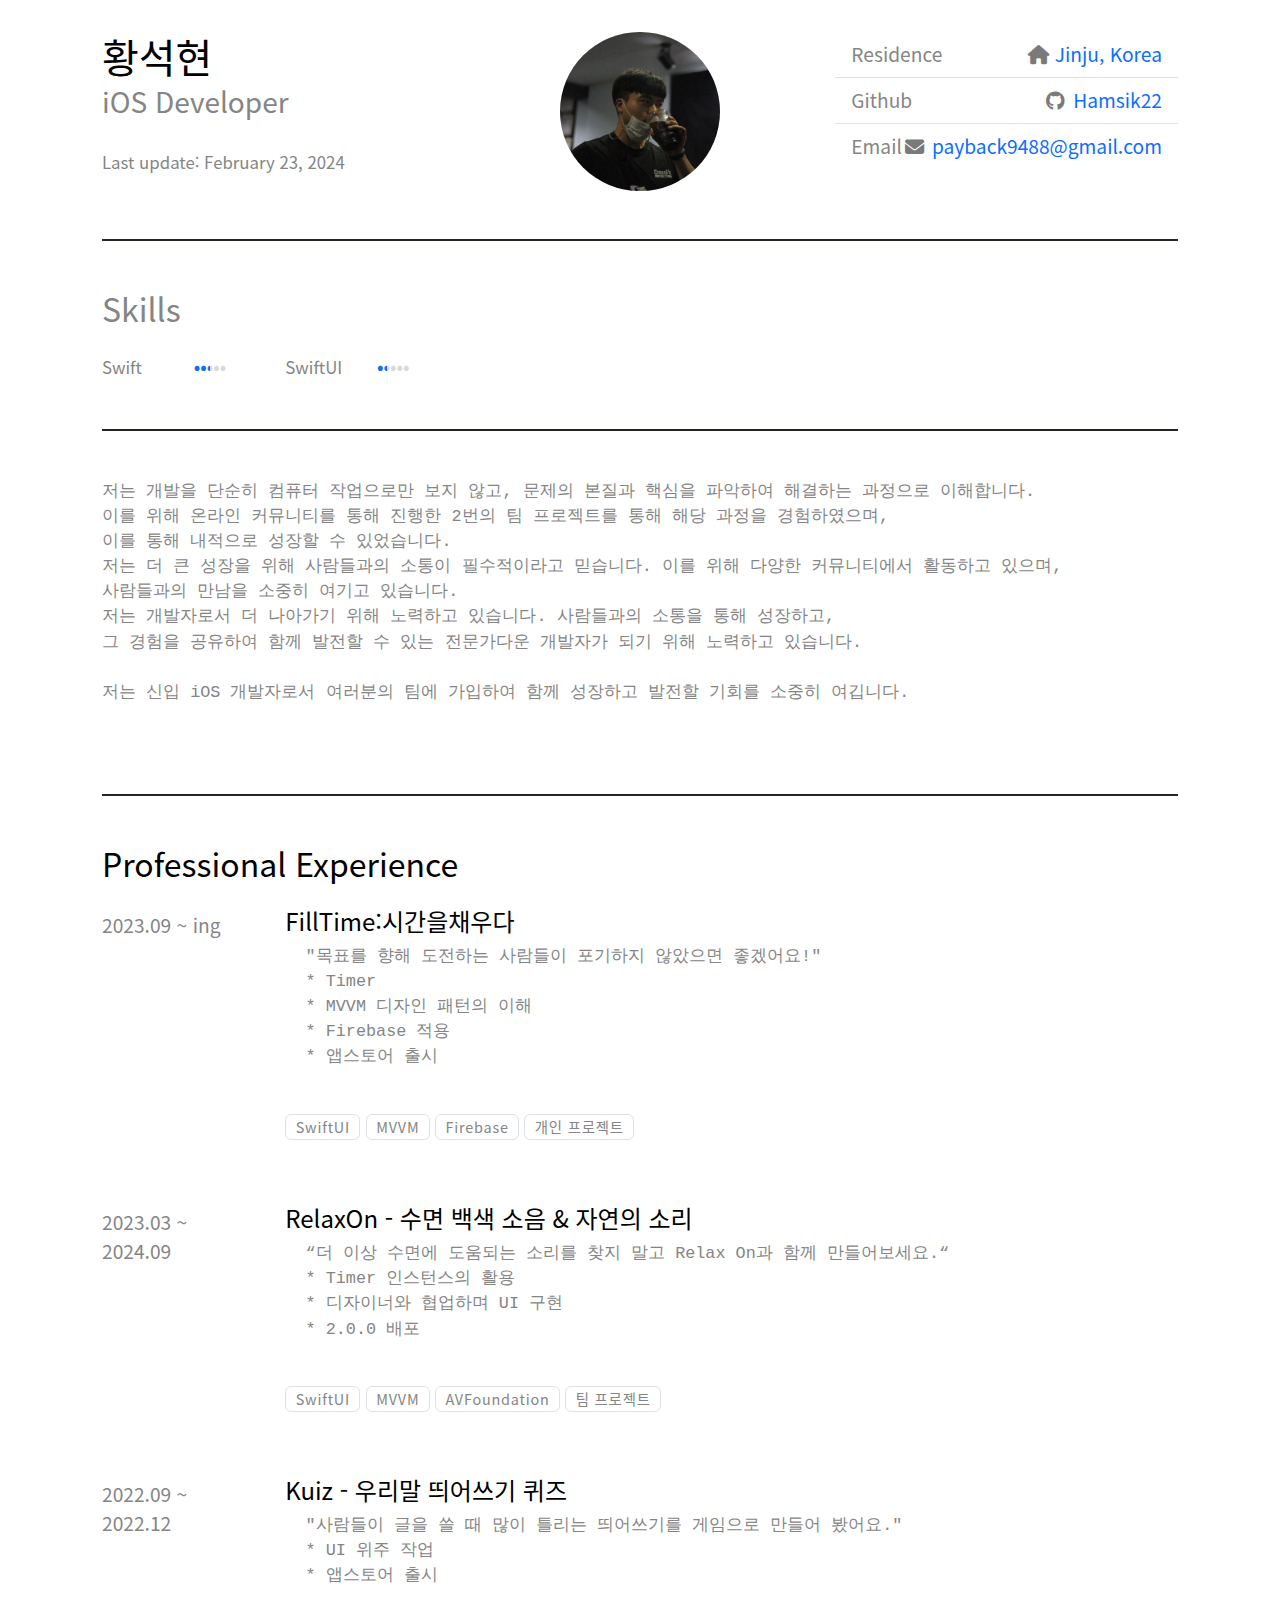
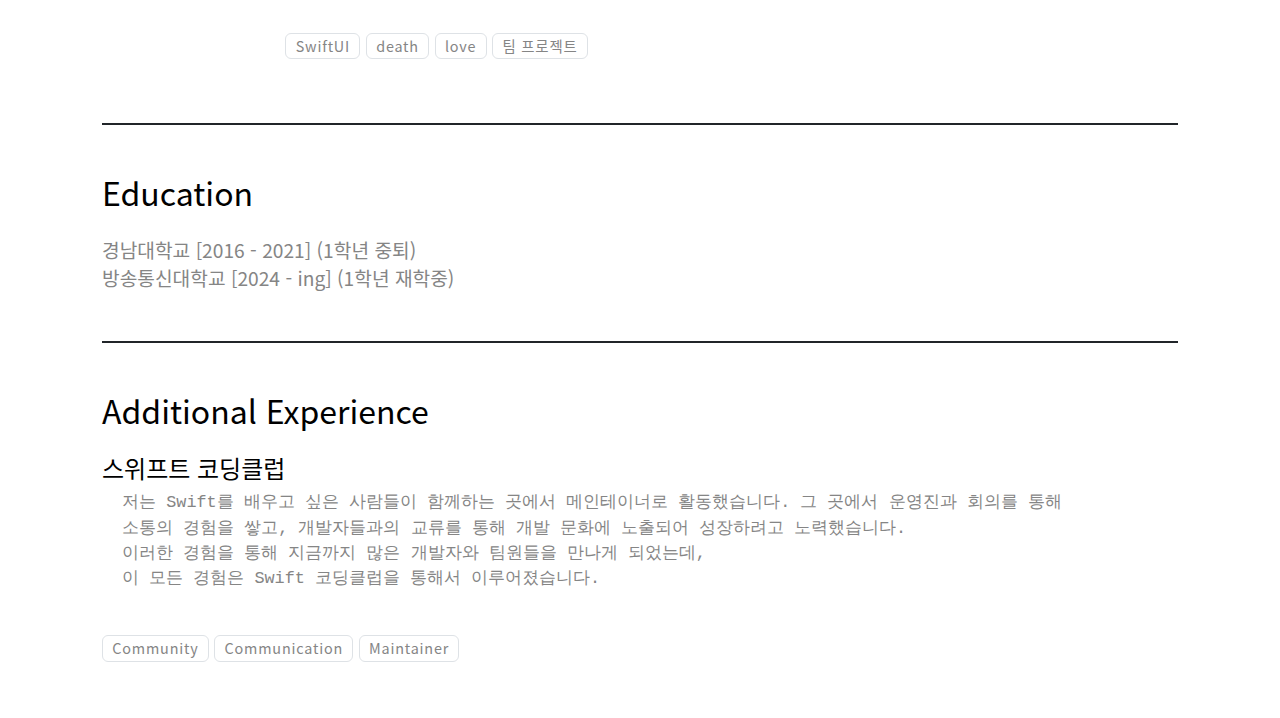
==== index.html @ efb8246c "Deploying to gh-pages from @ hamsik22/CV@bcd2d44d8cc572b2eaf29fddea3caec14be3e265 🚀" ====
<!doctype html>
<html lang="ko">
<head>
    <meta charset="UTF-8"/>
    <meta name="viewport" content="width=device-width, initial-scale=1">
    <title>황석현. iOS Developer</title>
    <!-- 웹 아이콘 -->
    <link rel="icon" href="hamsik22_favicon.ico" type="image/x-icon"/>
    <link rel="preconnect" href="https://fonts.googleapis.com">
    <link rel="preconnect" href="https://fonts.gstatic.com" crossorigin>
    <link href="https://fonts.googleapis.com/css2?family=Roboto:wght@400;500&display=swap" rel="stylesheet">
    <link rel="stylesheet" href="https://cdn.jsdelivr.net/npm/bootstrap@5.2.0/dist/css/bootstrap.min.css">
    <link rel="stylesheet" href="https://cdnjs.cloudflare.com/ajax/libs/font-awesome/6.1.2/css/all.min.css">
    <link rel="stylesheet" href="styles.css">
    <base target="_blank">
</head>
<body>
<div class="container page">
    <div class="border-bottom border-2 border-print-0 border-dark mb-5 pb-5 pb-print-0 mb-print-1">
        <div class="row">
            <div class="col-print-6 col-12 col-md-4 d-flex justify-content-between flex-column">
                <div>
                    <h1 class="mb-0">황석현</h1>
                    <div class="fs-3">iOS Developer</div>
                </div>
                <div>
                    <p>
                        <time datetime="" class="small">Last update: February 23, 2024</time>
                    </p>
                    <p>

                        <!-- PDF 생성 버튼(한글 미출력 이슈로 비활성화 -->
<!--                         <span class="screen"><a href=".ios-developer.pdf"><i class="far fa-file-pdf"></i>Download PDF version</a></span>
                        <span class="print">Up-to-date version of CV is available at <a href="https://hamsik22.github.io/CV"
                                                                                        class="text-nowrap"><i
                            class="fab fa-github" aria-hidden="true"></i>https://hamsik22.github.io/CV</a></span> -->
                    </p>
                </div>
            </div>
            <!-- 프로필 사진 -->
            <div class="col-4 col-md-3 col-lg-2 offset-lg-1 d-none d-md-block align-md-self-center text-center">
                <img src="hamsik22_photo.jpeg" class="rounded-circle img-fluid" alt="Personal photo">
            </div>
            <div class="col-print-6 col-12 col-md-5 offset-lg-1 col-lg-4">
                <ul class="list-group list-group-flush">
                    <li class="list-group-item d-flex justify-content-between align-items-start">
                        <span class="text-nowrap">Residence</span>
                        <span class="text-nowrap"><a href="https://maps.app.goo.gl/A3iqDJAXEQZDpvve9"><i class="fa fa-home fact-icon"></i>Jinju, Korea</a></span>
                    </li>
                    <li class="list-group-item d-flex justify-content-between align-items-start">
                        <span class="text-nowrap">Github</span>
                        <span class="text-nowrap"><a href="https://github.com/hamsik22"><i class="fa-brands fa-github fact-icon"></i>Hamsik22</a></span>
                    </li>
                    <li class="list-group-item d-flex justify-content-between align-items-start">
                        <span class="text-nowrap">Email</span>
                        <span class="text-nowrap"><a href="mailto:payback9488@gmail.com"><i class="fa fa-envelope fact-icon"></i>payback9488@gmail.com</a></span>
                    </li>
                </ul>
            </div>
        </div>
    </div>
    
    <div class="border-bottom border-2 border-print-0 border-dark mb-5 pb-5 pb-print-0 mb-print-1">
        <h3 class="h2 screen mb-4">Skills</h3>
        <div class="row align-items-center">
            <div class="col-print-1 col-3 col-md-2 col-lg-1 text-right">
                <small>Swift</small>
            </div>
            <div class="col-print-1 col-3 col-md-2 col-lg-1">
                <div class="skills">
                    <div class="skills-bar" style="width: 50%"></div>
                </div>
            </div>
            <div class="col-print-1 col-3 col-md-2 col-lg-1 text-right">
                <small>SwiftUI</small>
            </div>
            <div class="col-print-1 col-3 col-md-2 col-lg-1">
                <div class="skills">
                    <div class="skills-bar" style="width: 30%"></div>
                </div>
            </div>
        </div>
    </div>

    <!--소개글 -->
    <div class="border-bottom border-2 border-print-0 border-dark mb-5 pb-5 pb-print-0 mb-print-1">
        <pre>
저는 개발을 단순히 컴퓨터 작업으로만 보지 않고, 문제의 본질과 핵심을 파악하여 해결하는 과정으로 이해합니다. 
이를 위해 온라인 커뮤니티를 통해 진행한 2번의 팀 프로젝트를 통해 해당 과정을 경험하였으며, 
이를 통해 내적으로 성장할 수 있었습니다.
저는 더 큰 성장을 위해 사람들과의 소통이 필수적이라고 믿습니다. 이를 위해 다양한 커뮤니티에서 활동하고 있으며, 
사람들과의 만남을 소중히 여기고 있습니다.
저는 개발자로서 더 나아가기 위해 노력하고 있습니다. 사람들과의 소통을 통해 성장하고,
그 경험을 공유하여 함께 발전할 수 있는 전문가다운 개발자가 되기 위해 노력하고 있습니다. 
            
저는 신입 iOS 개발자로서 여러분의 팀에 가입하여 함께 성장하고 발전할 기회를 소중히 여깁니다.
        </pre>
    </div>

    <!-- 경력사항 레이아웃 -->
    <div class="border-bottom border-2 border-print-0 border-dark mb-5 pb-5 pb-print-0 mb-print-1">
        <h2 class="mb-4">Professional Experience</h2>
        <div class="row d-block d-md-flex mb-5">
            <div class="col-md-2 pt-1">
                2023.09 ~ ing
            </div>
            <div class="col-md-10">
                <h3 class="fs-4 fw-normal">FillTime:시간을채우다</h3>

                <div><pre><code>  &quot;목표를 향해 도전하는 사람들이 포기하지 않았으면 좋겠어요!&quot;
  * Timer 
  * MVVM 디자인 패턴의 이해
  * Firebase 적용
  * 앱스토어 출시
  </code></pre></div>

                <p>
                    <span class="badge text-body border border-1">SwiftUI</span>
                    <span class="badge text-body border border-1">MVVM</span>
                    <span class="badge text-body border border-1">Firebase</span>
                    <span class="badge text-body border border-1">개인 프로젝트</span>
                </p>
            </div>
        </div>
        <div class="row d-block d-md-flex mb-5">
            <div class="col-md-2 pt-1">
                2023.03 ~ 2024.09
            </div>
            <div class="col-md-10">
                <h3 class="fs-4 fw-normal">RelaxOn - 수면 백색 소음 &amp; 자연의 소리</h3>

                <div><pre><code>  “더 이상 수면에 도움되는 소리를 찾지 말고 Relax On과 함께 만들어보세요.“
  * Timer 인스턴스의 활용
  * 디자이너와 협업하며 UI 구현
  * 2.0.0 배포
  </code></pre></div>

                <p>
                    <span class="badge text-body border border-1">SwiftUI</span>
                    <span class="badge text-body border border-1">MVVM</span>
                    <span class="badge text-body border border-1">AVFoundation</span>
                    <span class="badge text-body border border-1">팀 프로젝트</span>
                </p>
            </div>
        </div>
        <div class="row d-block d-md-flex">
            <div class="col-md-2 pt-1">
                2022.09 ~ 2022.12
            </div>
            <div class="col-md-10">
                <h3 class="fs-4 fw-normal">Kuiz - 우리말 띄어쓰기 퀴즈</h3>

                <div><pre><code>  &quot;사람들이 글을 쓸 때 많이 틀리는 띄어쓰기를 게임으로 만들어 봤어요.&quot;
  * UI 위주 작업
  * 앱스토어 출시
  </code></pre></div>

                <p>
                    <span class="badge text-body border border-1">SwiftUI</span>
                    <span class="badge text-body border border-1">death</span>
                    <span class="badge text-body border border-1">love</span>
                    <span class="badge text-body border border-1">팀 프로젝트</span>
                </p>
            </div>
        </div>
    </div>

    <!-- 교육이력 -->
    <div class="border-bottom border-2 border-print-0 border-dark mb-5 pb-5 pb-print-0 mb-print-1">
        <h2 class="mb-4">Education</h2>
        <div> 경남대학교 [2016 - 2021] (1학년 중퇴) </div>
        <div></div>
        <div> 방송통신대학교 [2024 - ing] (1학년 재학중) </div>
    </div>

    
    <!-- 추가 이력
        metadata.js의 추가 이력에서 추가
     -->
    <h2 class="mb-4">Additional Experience</h2>

    <div class="mb-4">
        <h3 class="fs-4 fw-normal">스위프트 코딩클럽</h3>

        <pre><code>  저는 Swift를 배우고 싶은 사람들이 함께하는 곳에서 메인테이너로 활동했습니다. 그 곳에서 운영진과 회의를 통해 
  소통의 경험을 쌓고, 개발자들과의 교류를 통해 개발 문화에 노출되어 성장하려고 노력했습니다. 
  이러한 경험을 통해 지금까지 많은 개발자와 팀원들을 만나게 되었는데, 
  이 모든 경험은 Swift 코딩클럽을 통해서 이루어졌습니다.
  </code></pre>

        <div>
            <span class="badge text-body border border-1">Community</span>
            <span class="badge text-body border border-1">Communication</span>
            <span class="badge text-body border border-1">Maintainer</span>
        </div>
    </div>
</div>
</body>
</html>
---- styles.css ----
:root {
    --bs-font-sans-serif: Noto Sans CJK KR, Roboto, sans-serif;
    --bs-body-font-weight: 400;
    --bs-body-color: #858585;
    --bs-body-color-rgb: 133, 133, 133;
    --light-color: #D9D9D9;
    --dark-color: #7a7a7a;
    --bs-body-font-size: 1.2rem;
}

a {
    word-break: break-word;
    text-decoration: none;
}

h1, h2, h3, h4 {
    color: #000000;
}

@media print {
    :root {
        --bs-body-color: #000;
    }

    body {
        font-size: 0.7rem;
    }

    a {
        text-decoration: underline;
    }

    .page {
        min-width: 100%;
    }

    .screen {
        display: none;
    }

    .card {
        border: none;
    }

    .card-body {
        padding: 0;
    }

    .badge {
        border: 0.07rem solid #868e96;
        color: inherit;
        background-color: inherit;
    }

    .print-url {
        color: #deeef9;
        text-decoration: none;
        font-size: smaller;
    }

    .text-print-right {
        text-align: right;
    }
}

@media not print {
    .page {
        padding: 2rem;
    }

    .print {
        display: none;
    }

    h2 {
        margin-top: 2rem;
        margin-bottom: 1rem;
    }

    dt {
        font-weight: normal;
    }

    strong {
        font-weight: 500;
    }
}

.far,
.fab,
.fas,
.fa {
    text-decoration: none !important;
    margin-right: 5px;
}

.badge {
    font-weight: normal;
    letter-spacing: 0.05rem;
}

@media print {
    .col-print-1 {
        flex: 0 0 8.333333%;
        max-width: 8.333333%;
    }

    .col-print-6 {
        flex: 0 0 50%;
        max-width: 50%;
    }

    .border-print-0 {
        border-width: 0 !important;
    }

    .pb-print-0 {
        padding-bottom: 0 !important;
    }

    .mb-print-1 {
        margin-bottom: 1rem !important;
    }
}

.fact-icon {
    width: 1em;
    color: var(--dark-color);
    margin-right: 0.5rem;
}

@page {
    size: auto;
    margin: 10mm;
}

.skills {
    position: relative;
    display: inline-block;
    font-size: 1.2rem;
}

.skills::after {
    display: block;
    content: '•••••';
    color: var(--light-color);
}

.skills-bar {
    position: absolute;
    left: 0;
    top: 0;
    overflow: hidden;
}

.skills-bar::after {
    display: block;
    content: '•••••';
    color: var(--bs-primary);
}
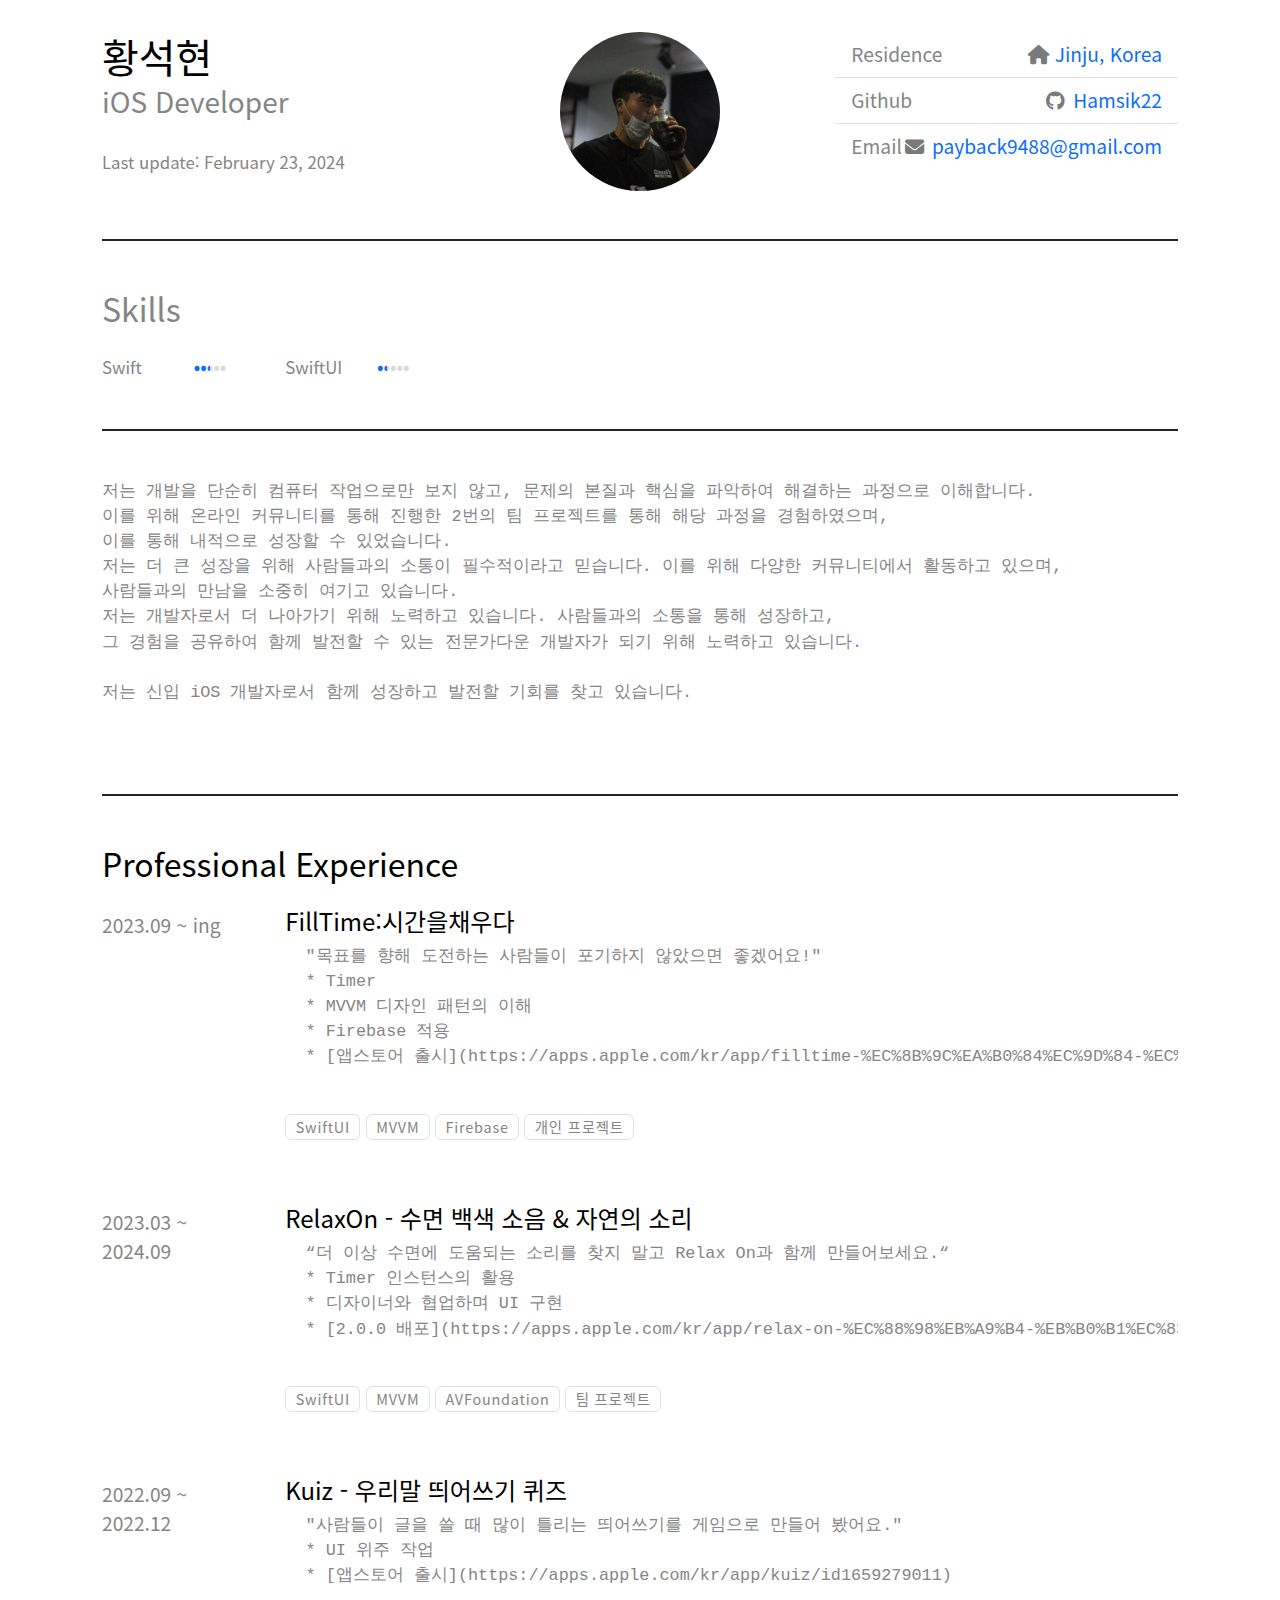
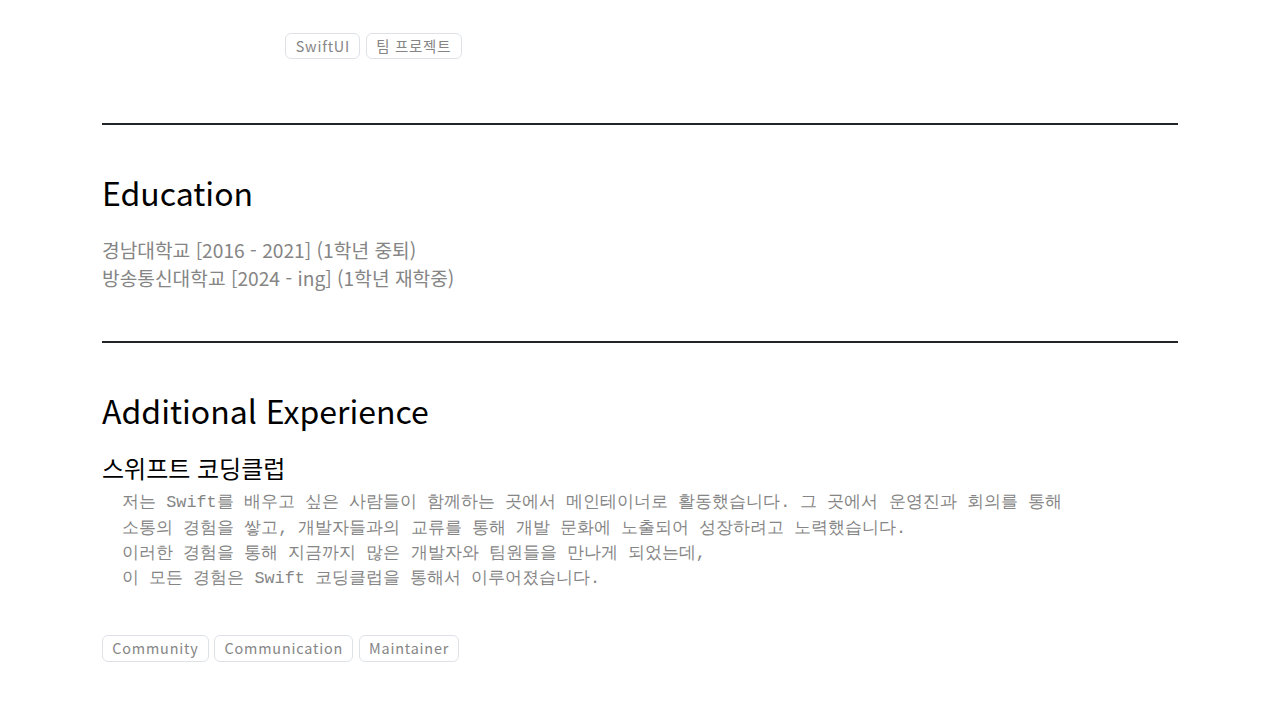
==== commit e8de86c1: "Deploying to gh-pages from @ hamsik22/CV@3ba93d2e1c6eb0bdd7d68b7cfbfdddb86cb43ecc 🚀" ====
--- a/index.html
+++ b/index.html
@@ -85,15 +85,15 @@
     <!--소개글 -->
     <div class="border-bottom border-2 border-print-0 border-dark mb-5 pb-5 pb-print-0 mb-print-1">
         <pre>
-저는 개발을 단순히 컴퓨터 작업으로만 보지 않고, 문제의 본질과 핵심을 파악하여 해결하는 과정으로 이해합니다. 
+저는 개발을 단순히 컴퓨터 작업으로만 보지 않고, <strong>문제의 본질과 핵심을 파악하여 해결하는 과정</strong>으로 이해합니다. 
 이를 위해 온라인 커뮤니티를 통해 진행한 2번의 팀 프로젝트를 통해 해당 과정을 경험하였으며, 
 이를 통해 내적으로 성장할 수 있었습니다.
-저는 더 큰 성장을 위해 사람들과의 소통이 필수적이라고 믿습니다. 이를 위해 다양한 커뮤니티에서 활동하고 있으며, 
+저는 더 큰 성장을 위해 <strong>사람들과의 소통이 필수적이라고 믿습니다.</strong> 이를 위해 다양한 커뮤니티에서 활동하고 있으며, 
 사람들과의 만남을 소중히 여기고 있습니다.
 저는 개발자로서 더 나아가기 위해 노력하고 있습니다. 사람들과의 소통을 통해 성장하고,
 그 경험을 공유하여 함께 발전할 수 있는 전문가다운 개발자가 되기 위해 노력하고 있습니다. 
             
-저는 신입 iOS 개발자로서 여러분의 팀에 가입하여 함께 성장하고 발전할 기회를 소중히 여깁니다.
+저는 신입 iOS 개발자로서 <strong>함께 성장하고 발전할 기회</strong>를 찾고 있습니다.
         </pre>
     </div>
 
@@ -111,7 +111,7 @@
   * Timer 
   * MVVM 디자인 패턴의 이해
   * Firebase 적용
-  * 앱스토어 출시
+  * [앱스토어 출시](https://apps.apple.com/kr/app/filltime-%EC%8B%9C%EA%B0%84%EC%9D%84-%EC%B1%84%EC%9A%B0%EB%8B%A4/id6471562360)
   </code></pre></div>
 
                 <p>
@@ -132,7 +132,7 @@
                 <div><pre><code>  “더 이상 수면에 도움되는 소리를 찾지 말고 Relax On과 함께 만들어보세요.“
   * Timer 인스턴스의 활용
   * 디자이너와 협업하며 UI 구현
-  * 2.0.0 배포
+  * [2.0.0 배포](https://apps.apple.com/kr/app/relax-on-%EC%88%98%EB%A9%B4-%EB%B0%B1%EC%83%89-%EC%86%8C%EC%9D%8C-%EC%9E%90%EC%97%B0%EC%9D%98-%EC%86%8C%EB%A6%AC/id1626715109)
   </code></pre></div>
 
                 <p>
@@ -152,13 +152,11 @@
 
                 <div><pre><code>  &quot;사람들이 글을 쓸 때 많이 틀리는 띄어쓰기를 게임으로 만들어 봤어요.&quot;
   * UI 위주 작업
-  * 앱스토어 출시
+  * [앱스토어 출시](https://apps.apple.com/kr/app/kuiz/id1659279011)
   </code></pre></div>
 
                 <p>
                     <span class="badge text-body border border-1">SwiftUI</span>
-                    <span class="badge text-body border border-1">death</span>
-                    <span class="badge text-body border border-1">love</span>
                     <span class="badge text-body border border-1">팀 프로젝트</span>
                 </p>
             </div>
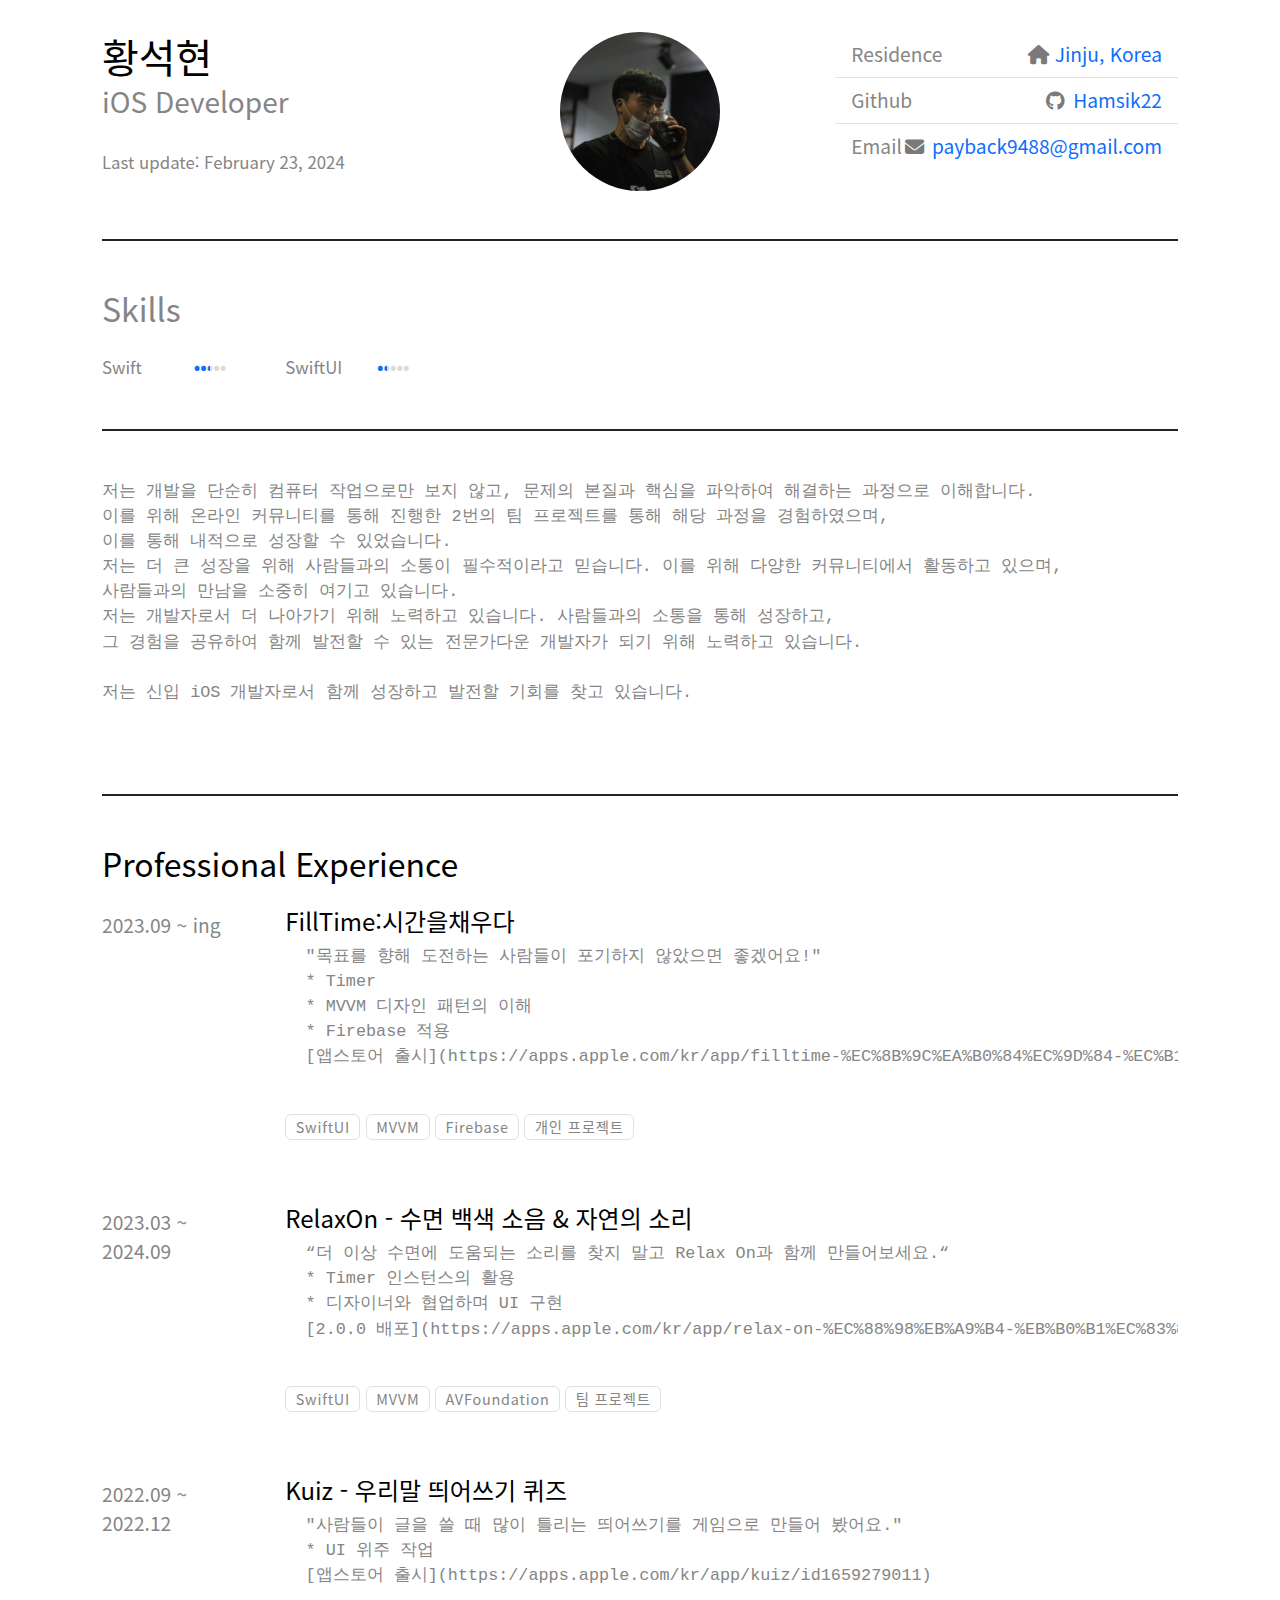
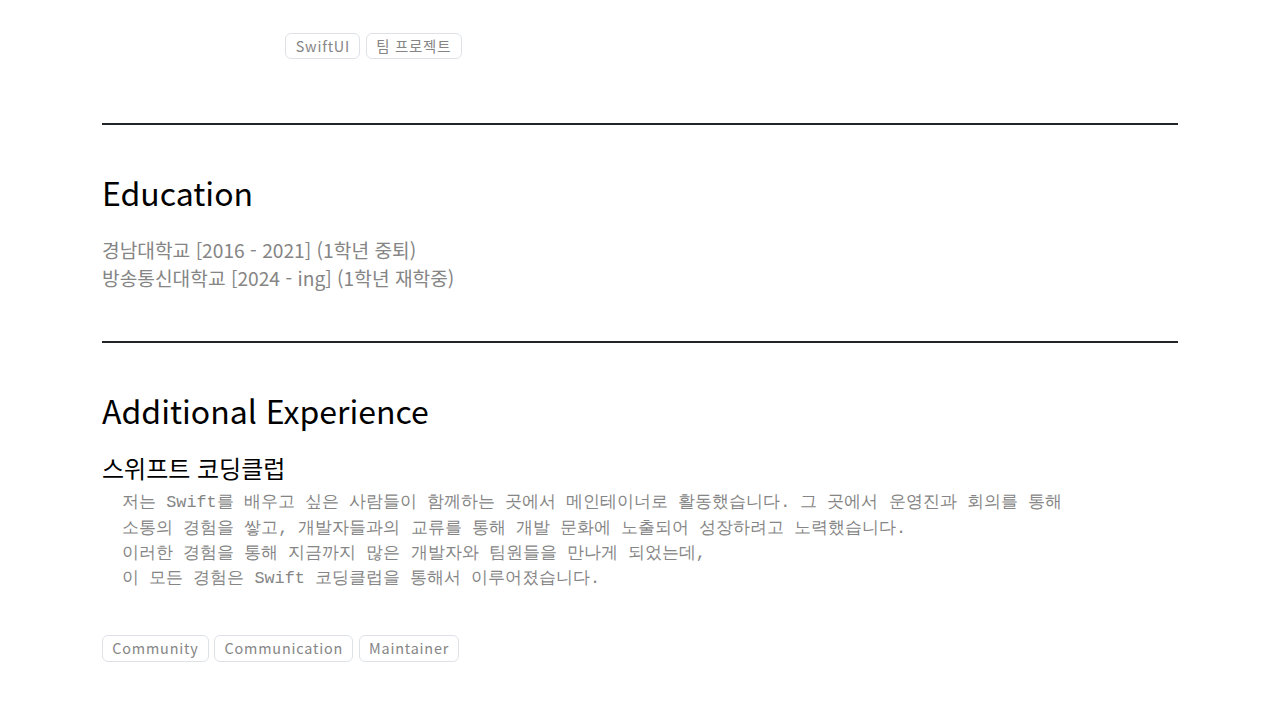
==== commit b8e98058: "Deploying to gh-pages from @ hamsik22/CV@0aec4b6238eff94d6633b1c82575a50dd4654e65 🚀" ====
--- a/index.html
+++ b/index.html
@@ -111,7 +111,7 @@
   * Timer 
   * MVVM 디자인 패턴의 이해
   * Firebase 적용
-  * [앱스토어 출시](https://apps.apple.com/kr/app/filltime-%EC%8B%9C%EA%B0%84%EC%9D%84-%EC%B1%84%EC%9A%B0%EB%8B%A4/id6471562360)
+  [앱스토어 출시](https://apps.apple.com/kr/app/filltime-%EC%8B%9C%EA%B0%84%EC%9D%84-%EC%B1%84%EC%9A%B0%EB%8B%A4/id6471562360)
   </code></pre></div>
 
                 <p>
@@ -132,7 +132,7 @@
                 <div><pre><code>  “더 이상 수면에 도움되는 소리를 찾지 말고 Relax On과 함께 만들어보세요.“
   * Timer 인스턴스의 활용
   * 디자이너와 협업하며 UI 구현
-  * [2.0.0 배포](https://apps.apple.com/kr/app/relax-on-%EC%88%98%EB%A9%B4-%EB%B0%B1%EC%83%89-%EC%86%8C%EC%9D%8C-%EC%9E%90%EC%97%B0%EC%9D%98-%EC%86%8C%EB%A6%AC/id1626715109)
+  [2.0.0 배포](https://apps.apple.com/kr/app/relax-on-%EC%88%98%EB%A9%B4-%EB%B0%B1%EC%83%89-%EC%86%8C%EC%9D%8C-%EC%9E%90%EC%97%B0%EC%9D%98-%EC%86%8C%EB%A6%AC/id1626715109)
   </code></pre></div>
 
                 <p>
@@ -152,7 +152,7 @@
 
                 <div><pre><code>  &quot;사람들이 글을 쓸 때 많이 틀리는 띄어쓰기를 게임으로 만들어 봤어요.&quot;
   * UI 위주 작업
-  * [앱스토어 출시](https://apps.apple.com/kr/app/kuiz/id1659279011)
+  [앱스토어 출시](https://apps.apple.com/kr/app/kuiz/id1659279011)
   </code></pre></div>
 
                 <p>
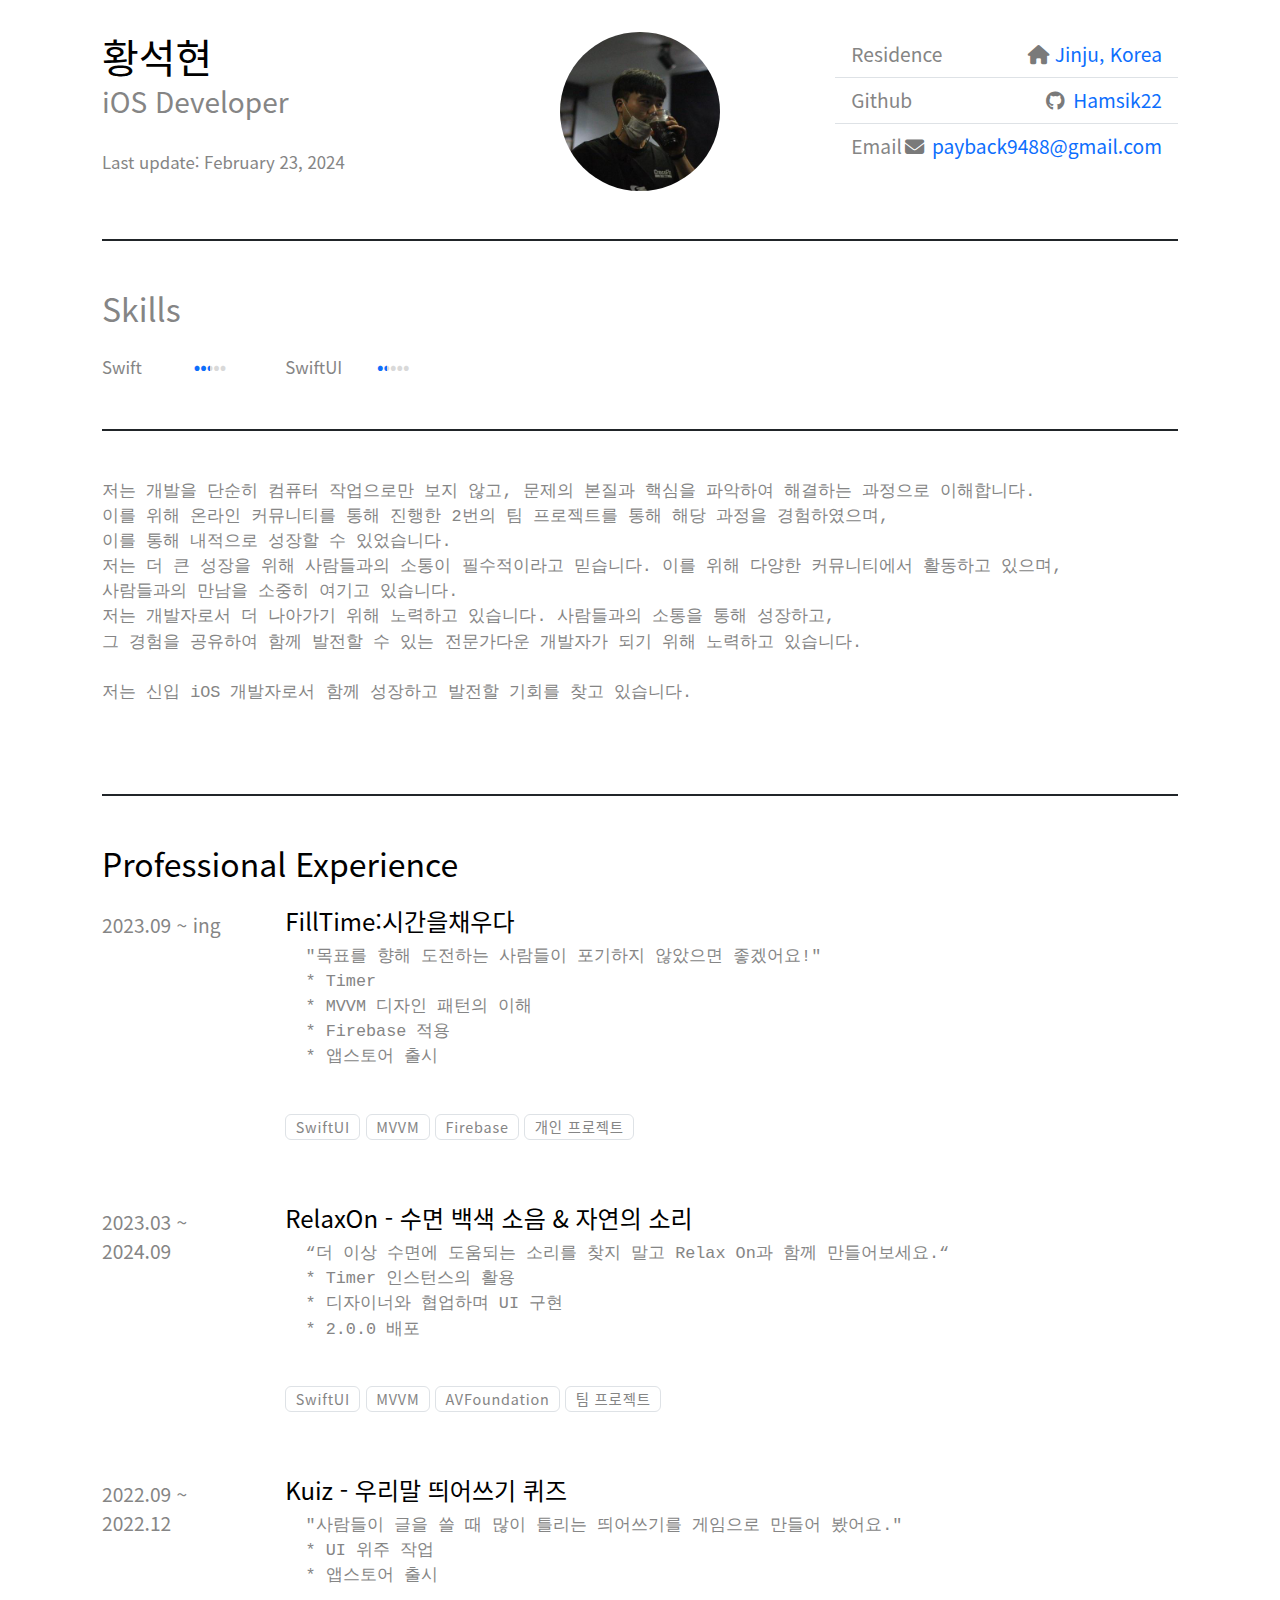
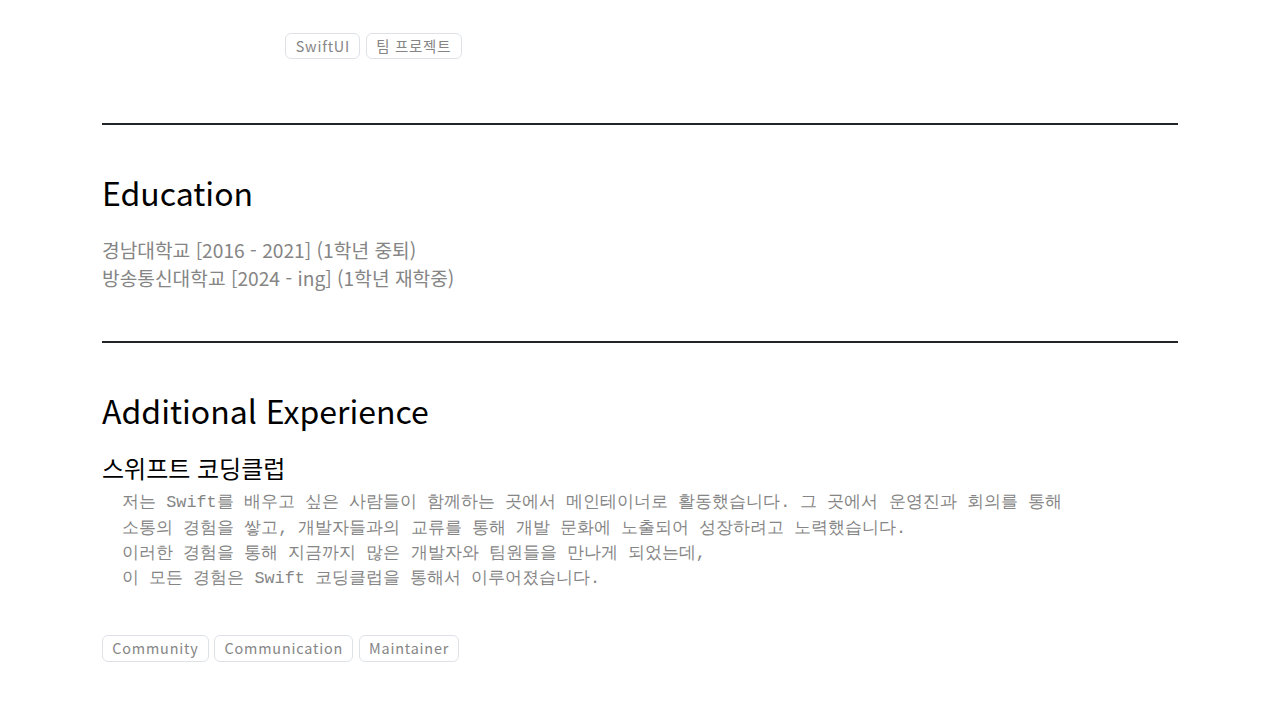
==== commit 677f0b57: "Deploying to gh-pages from @ hamsik22/CV@8d5c13306017bbc6b3243fc938c80b7e01525b59 🚀" ====
--- a/index.html
+++ b/index.html
@@ -111,7 +111,7 @@
   * Timer 
   * MVVM 디자인 패턴의 이해
   * Firebase 적용
-  [앱스토어 출시](https://apps.apple.com/kr/app/filltime-%EC%8B%9C%EA%B0%84%EC%9D%84-%EC%B1%84%EC%9A%B0%EB%8B%A4/id6471562360)
+  * 앱스토어 출시
   </code></pre></div>
 
                 <p>
@@ -132,7 +132,7 @@
                 <div><pre><code>  “더 이상 수면에 도움되는 소리를 찾지 말고 Relax On과 함께 만들어보세요.“
   * Timer 인스턴스의 활용
   * 디자이너와 협업하며 UI 구현
-  [2.0.0 배포](https://apps.apple.com/kr/app/relax-on-%EC%88%98%EB%A9%B4-%EB%B0%B1%EC%83%89-%EC%86%8C%EC%9D%8C-%EC%9E%90%EC%97%B0%EC%9D%98-%EC%86%8C%EB%A6%AC/id1626715109)
+  * 2.0.0 배포
   </code></pre></div>
 
                 <p>
@@ -152,7 +152,7 @@
 
                 <div><pre><code>  &quot;사람들이 글을 쓸 때 많이 틀리는 띄어쓰기를 게임으로 만들어 봤어요.&quot;
   * UI 위주 작업
-  [앱스토어 출시](https://apps.apple.com/kr/app/kuiz/id1659279011)
+  * 앱스토어 출시
   </code></pre></div>
 
                 <p>
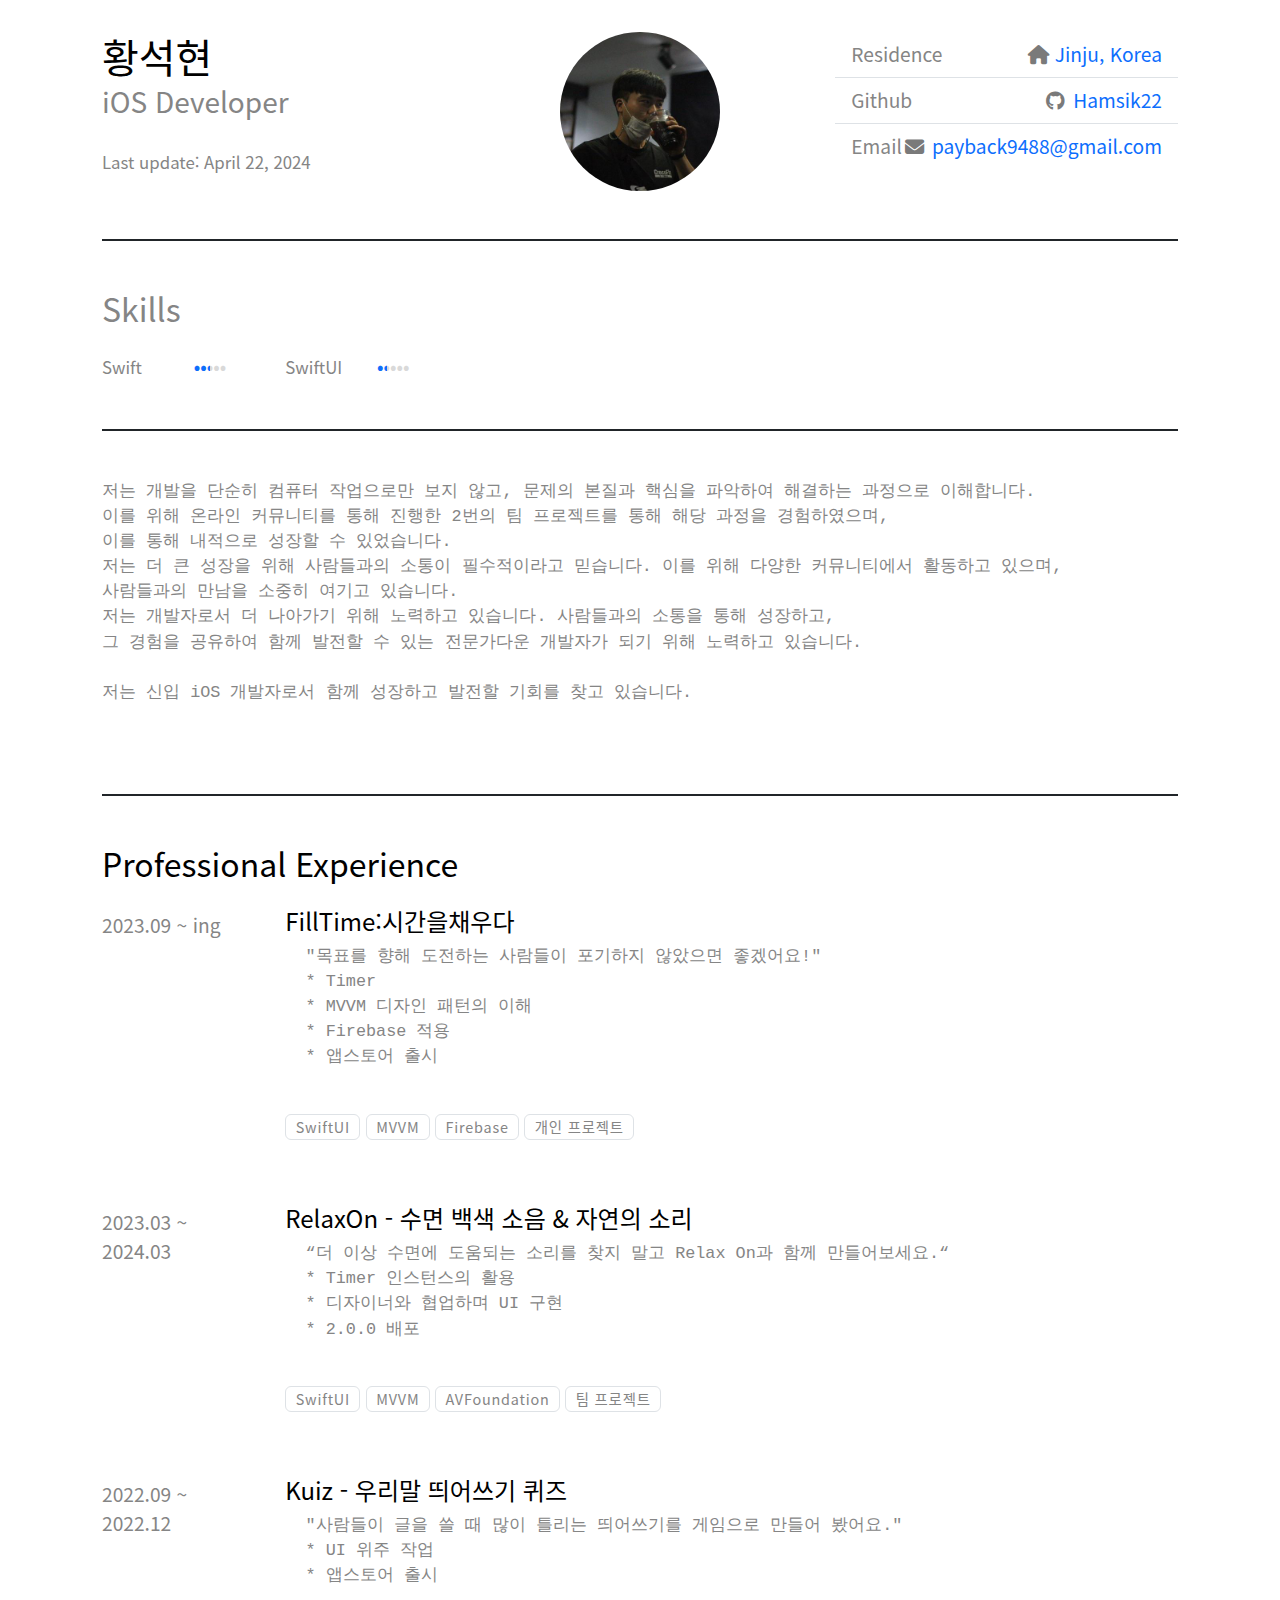
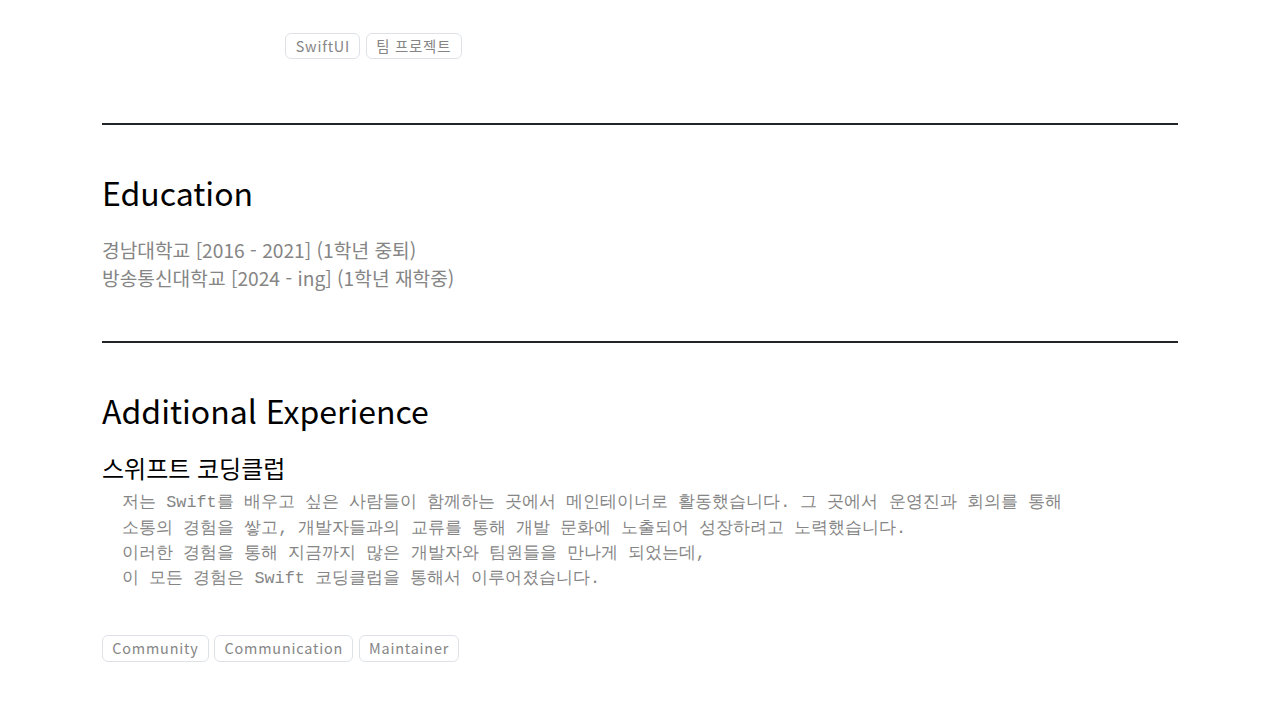
==== commit 84d09c0b: "Deploying to gh-pages from @ hamsik22/CV@309d8b81ef95fef75e89f8a775e9cc6fb05a9fce 🚀" ====
--- a/index.html
+++ b/index.html
@@ -25,7 +25,7 @@
                 </div>
                 <div>
                     <p>
-                        <time datetime="" class="small">Last update: February 23, 2024</time>
+                        <time datetime="" class="small">Last update: April 22, 2024</time>
                     </p>
                     <p>
 
@@ -124,7 +124,7 @@
         </div>
         <div class="row d-block d-md-flex mb-5">
             <div class="col-md-2 pt-1">
-                2023.03 ~ 2024.09
+                2023.03 ~ 2024.03
             </div>
             <div class="col-md-10">
                 <h3 class="fs-4 fw-normal">RelaxOn - 수면 백색 소음 &amp; 자연의 소리</h3>
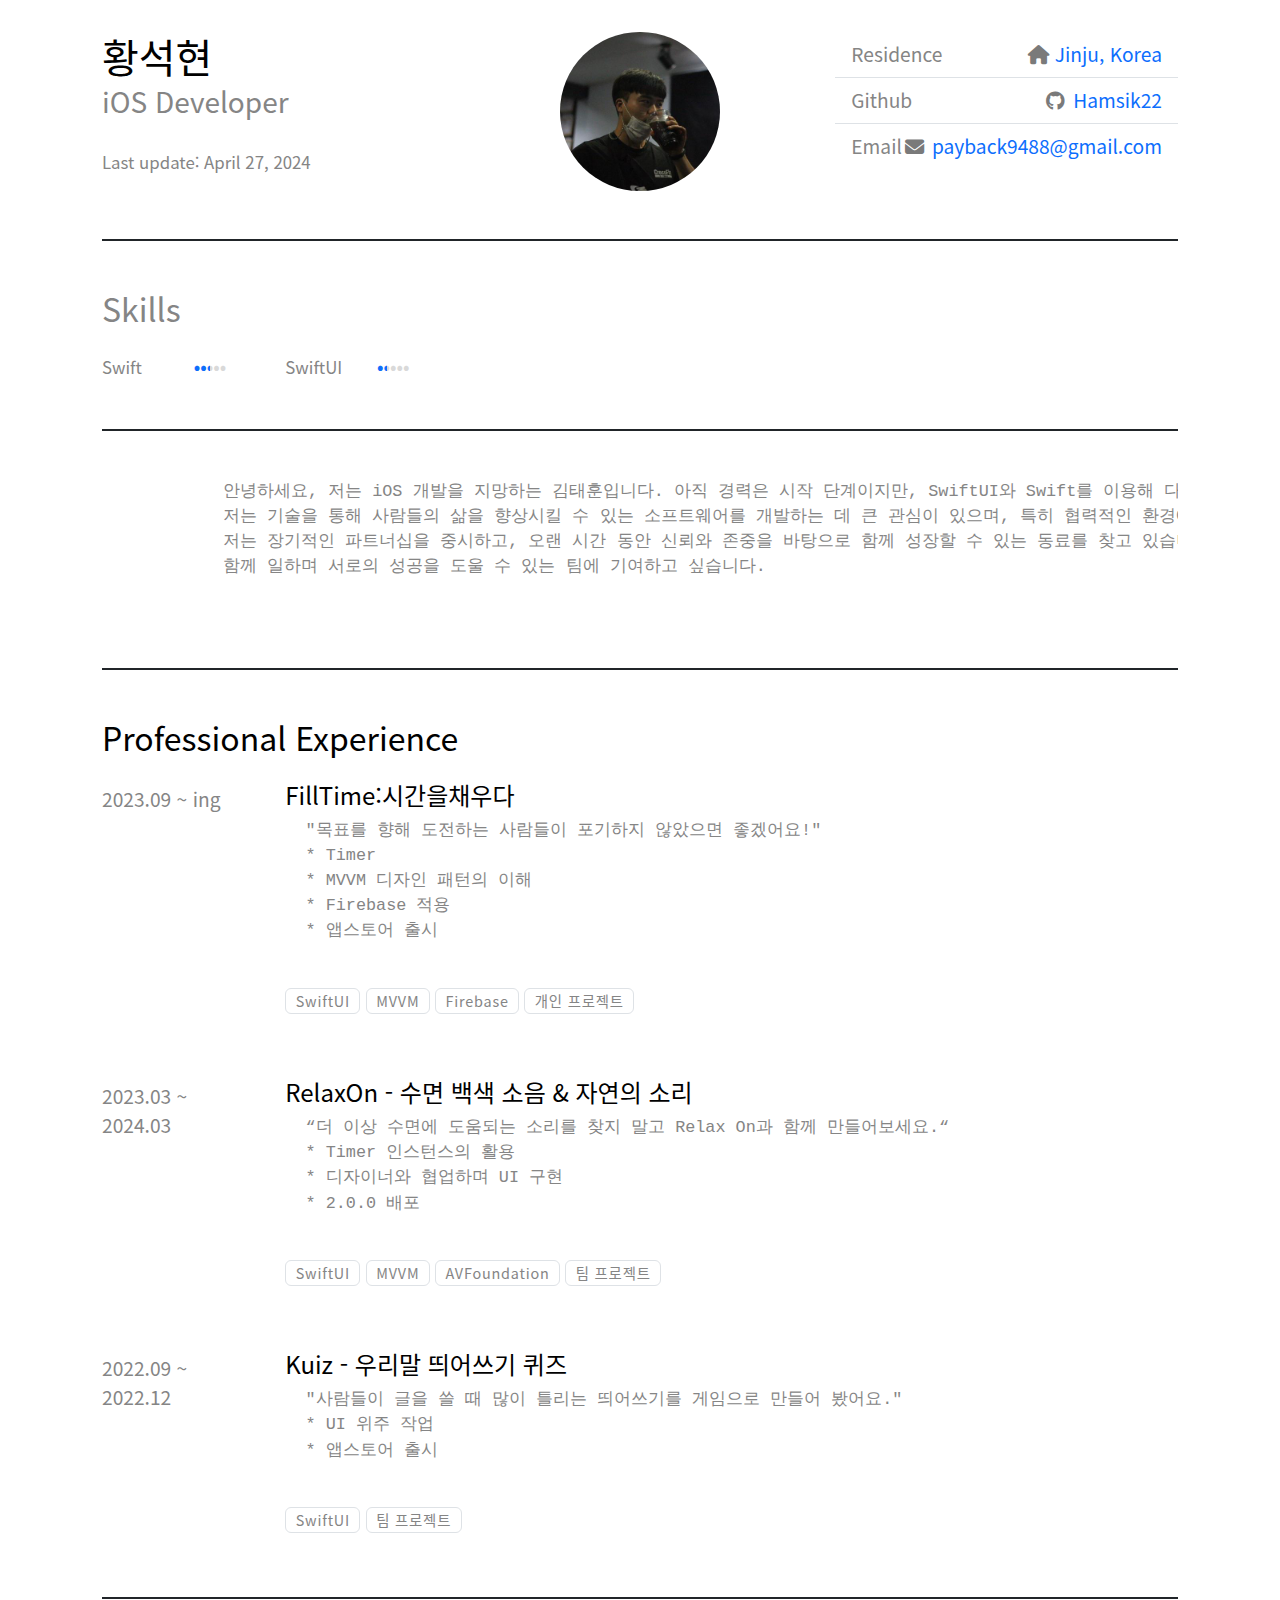
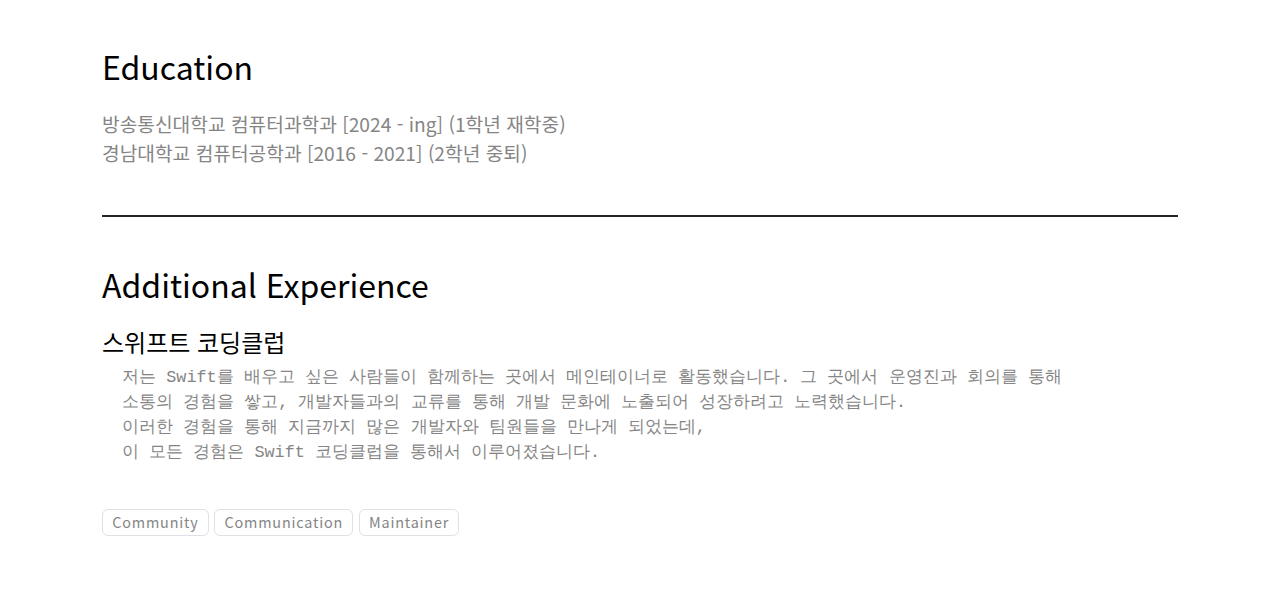
==== commit ab627207: "Deploying to gh-pages from @ hamsik22/CV@d9cf31d1a7c91f1d58f61a804c26e866c4bf9bd0 🚀" ====
--- a/index.html
+++ b/index.html
@@ -25,7 +25,7 @@
                 </div>
                 <div>
                     <p>
-                        <time datetime="" class="small">Last update: April 22, 2024</time>
+                        <time datetime="" class="small">Last update: April 27, 2024</time>
                     </p>
                     <p>
 
@@ -85,15 +85,10 @@
     <!--소개글 -->
     <div class="border-bottom border-2 border-print-0 border-dark mb-5 pb-5 pb-print-0 mb-print-1">
         <pre>
-저는 개발을 단순히 컴퓨터 작업으로만 보지 않고, <strong>문제의 본질과 핵심을 파악하여 해결하는 과정</strong>으로 이해합니다. 
-이를 위해 온라인 커뮤니티를 통해 진행한 2번의 팀 프로젝트를 통해 해당 과정을 경험하였으며, 
-이를 통해 내적으로 성장할 수 있었습니다.
-저는 더 큰 성장을 위해 <strong>사람들과의 소통이 필수적이라고 믿습니다.</strong> 이를 위해 다양한 커뮤니티에서 활동하고 있으며, 
-사람들과의 만남을 소중히 여기고 있습니다.
-저는 개발자로서 더 나아가기 위해 노력하고 있습니다. 사람들과의 소통을 통해 성장하고,
-그 경험을 공유하여 함께 발전할 수 있는 전문가다운 개발자가 되기 위해 노력하고 있습니다. 
-            
-저는 신입 iOS 개발자로서 <strong>함께 성장하고 발전할 기회</strong>를 찾고 있습니다.
+            안녕하세요, 저는 iOS 개발을 지망하는 김태훈입니다. 아직 경력은 시작 단계이지만, SwiftUI와 Swift를 이용해 다양한 애플리케이션을 개발하면서 실력을 쌓아가고 있습니다. 
+            저는 기술을 통해 사람들의 삶을 향상시킬 수 있는 소프트웨어를 개발하는 데 큰 관심이 있으며, 특히 협력적인 환경에서 함께 아이디어를 구현하고 문제를 해결하는 과정에서 큰 행복을 느낍니다. 
+            저는 장기적인 파트너십을 중시하고, 오랜 시간 동안 신뢰와 존중을 바탕으로 함께 성장할 수 있는 동료를 찾고 있습니다. 
+            함께 일하며 서로의 성공을 도울 수 있는 팀에 기여하고 싶습니다.
         </pre>
     </div>
 
@@ -166,9 +161,9 @@
     <!-- 교육이력 -->
     <div class="border-bottom border-2 border-print-0 border-dark mb-5 pb-5 pb-print-0 mb-print-1">
         <h2 class="mb-4">Education</h2>
-        <div> 경남대학교 [2016 - 2021] (1학년 중퇴) </div>
+        <div> 방송통신대학교 컴퓨터과학과 [2024 - ing] (1학년 재학중) </div>
         <div></div>
-        <div> 방송통신대학교 [2024 - ing] (1학년 재학중) </div>
+        <div> 경남대학교 컴퓨터공학과 [2016 - 2021] (2학년 중퇴) </div>
     </div>
 
     
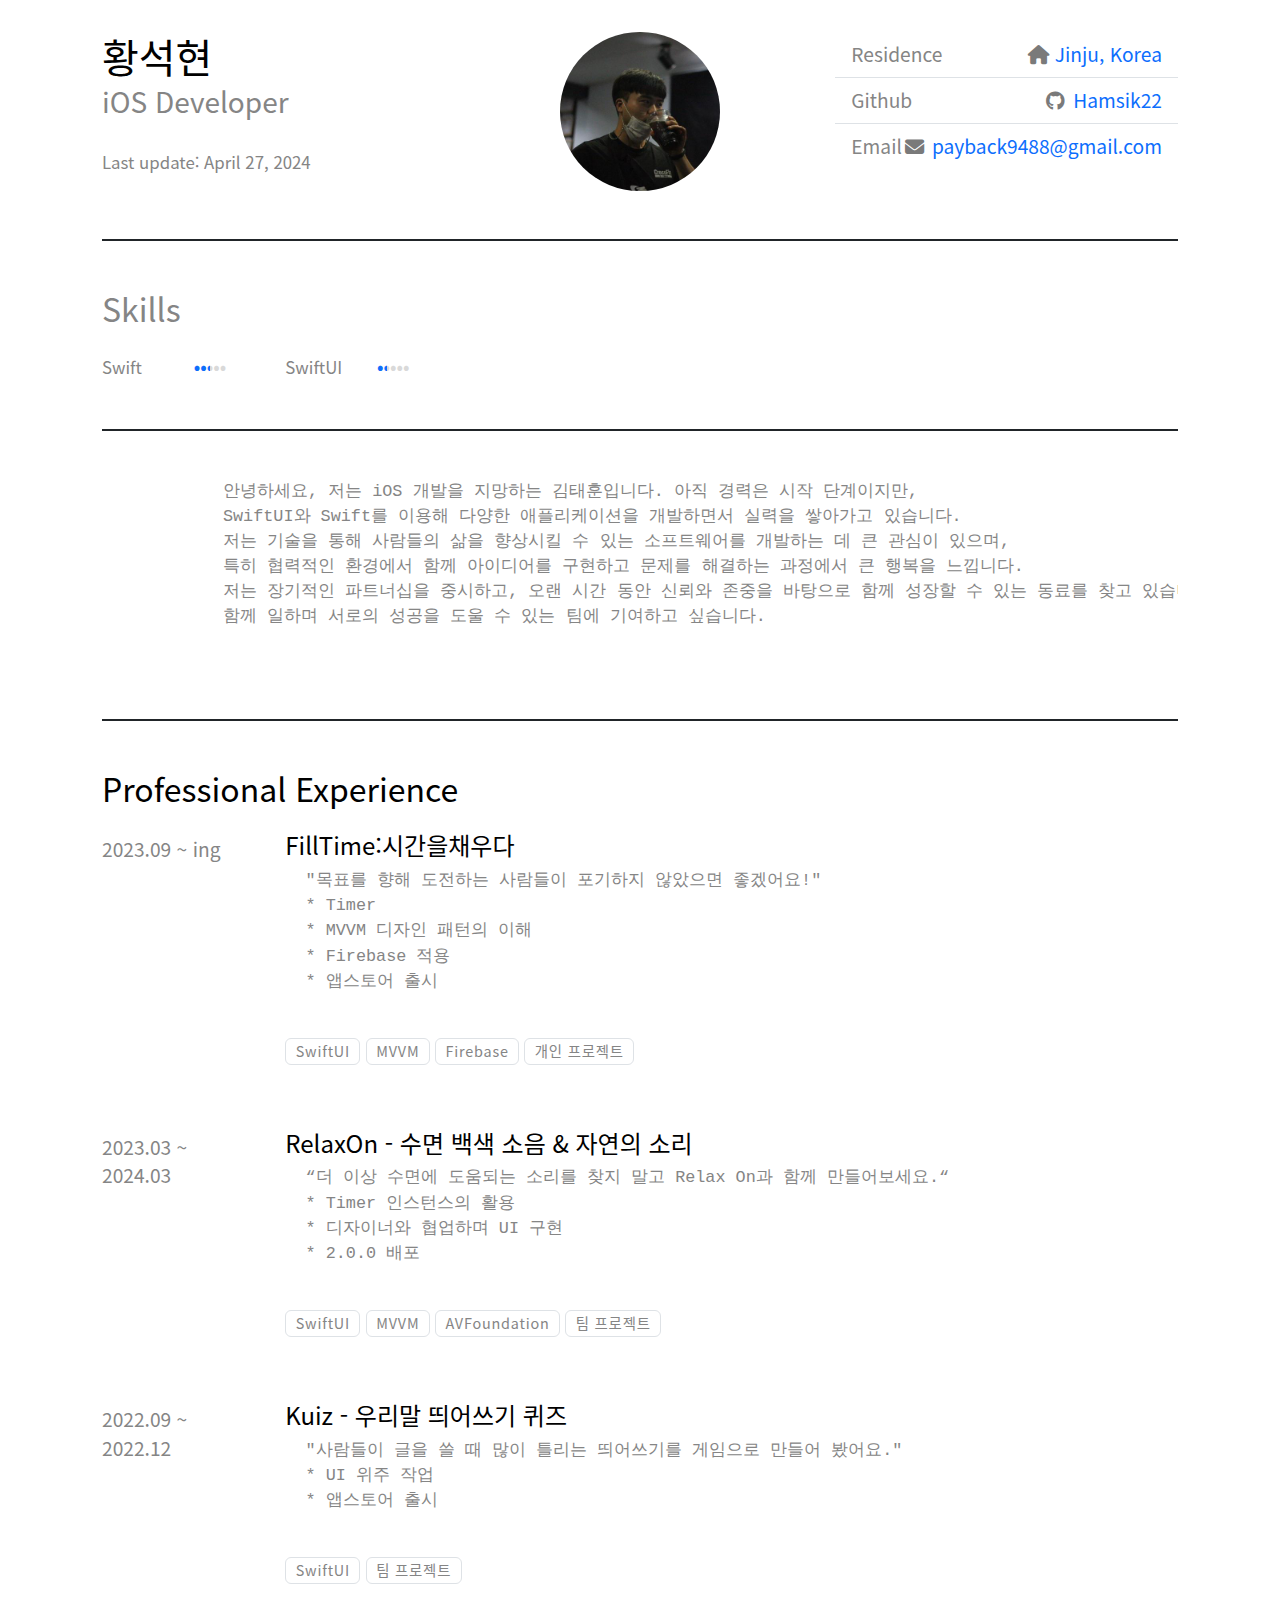
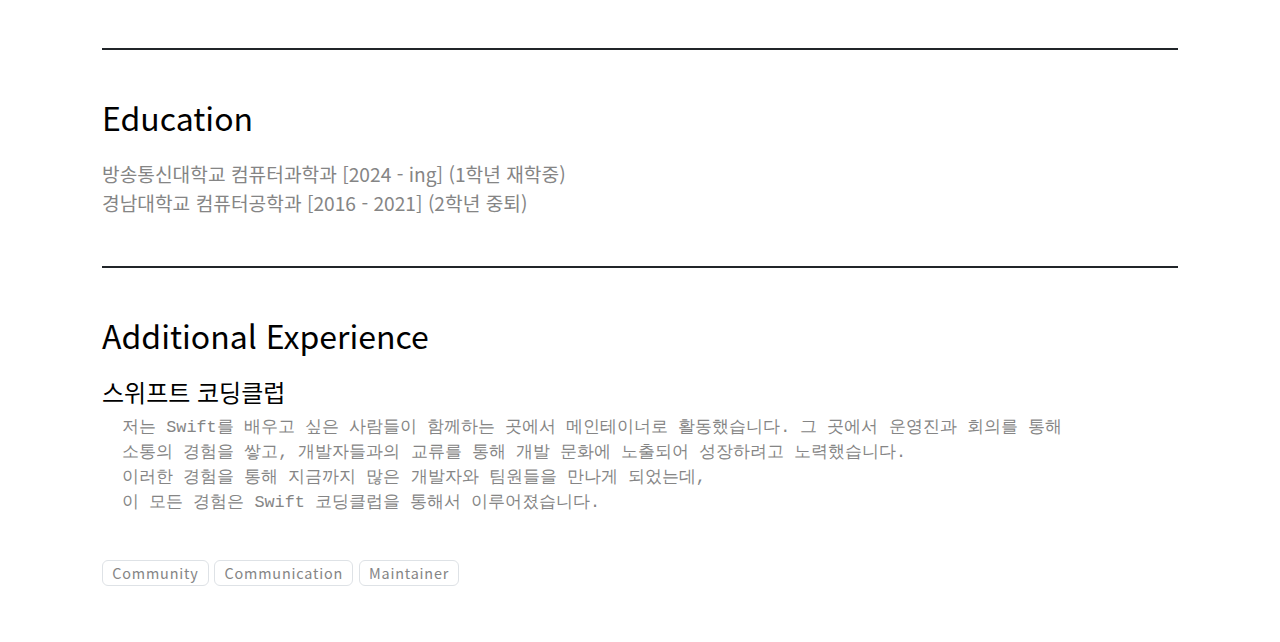
==== commit 59798ec2: "Deploying to gh-pages from @ hamsik22/CV@adde18982a2945fca38833810f8d257b08660c0b 🚀" ====
--- a/index.html
+++ b/index.html
@@ -85,8 +85,10 @@
     <!--소개글 -->
     <div class="border-bottom border-2 border-print-0 border-dark mb-5 pb-5 pb-print-0 mb-print-1">
         <pre>
-            안녕하세요, 저는 iOS 개발을 지망하는 김태훈입니다. 아직 경력은 시작 단계이지만, SwiftUI와 Swift를 이용해 다양한 애플리케이션을 개발하면서 실력을 쌓아가고 있습니다. 
-            저는 기술을 통해 사람들의 삶을 향상시킬 수 있는 소프트웨어를 개발하는 데 큰 관심이 있으며, 특히 협력적인 환경에서 함께 아이디어를 구현하고 문제를 해결하는 과정에서 큰 행복을 느낍니다. 
+            안녕하세요, 저는 iOS 개발을 지망하는 김태훈입니다. 아직 경력은 시작 단계이지만, 
+            SwiftUI와 Swift를 이용해 다양한 애플리케이션을 개발하면서 실력을 쌓아가고 있습니다. 
+            저는 기술을 통해 사람들의 삶을 향상시킬 수 있는 소프트웨어를 개발하는 데 큰 관심이 있으며, 
+            특히 협력적인 환경에서 함께 아이디어를 구현하고 문제를 해결하는 과정에서 큰 행복을 느낍니다. 
             저는 장기적인 파트너십을 중시하고, 오랜 시간 동안 신뢰와 존중을 바탕으로 함께 성장할 수 있는 동료를 찾고 있습니다. 
             함께 일하며 서로의 성공을 도울 수 있는 팀에 기여하고 싶습니다.
         </pre>
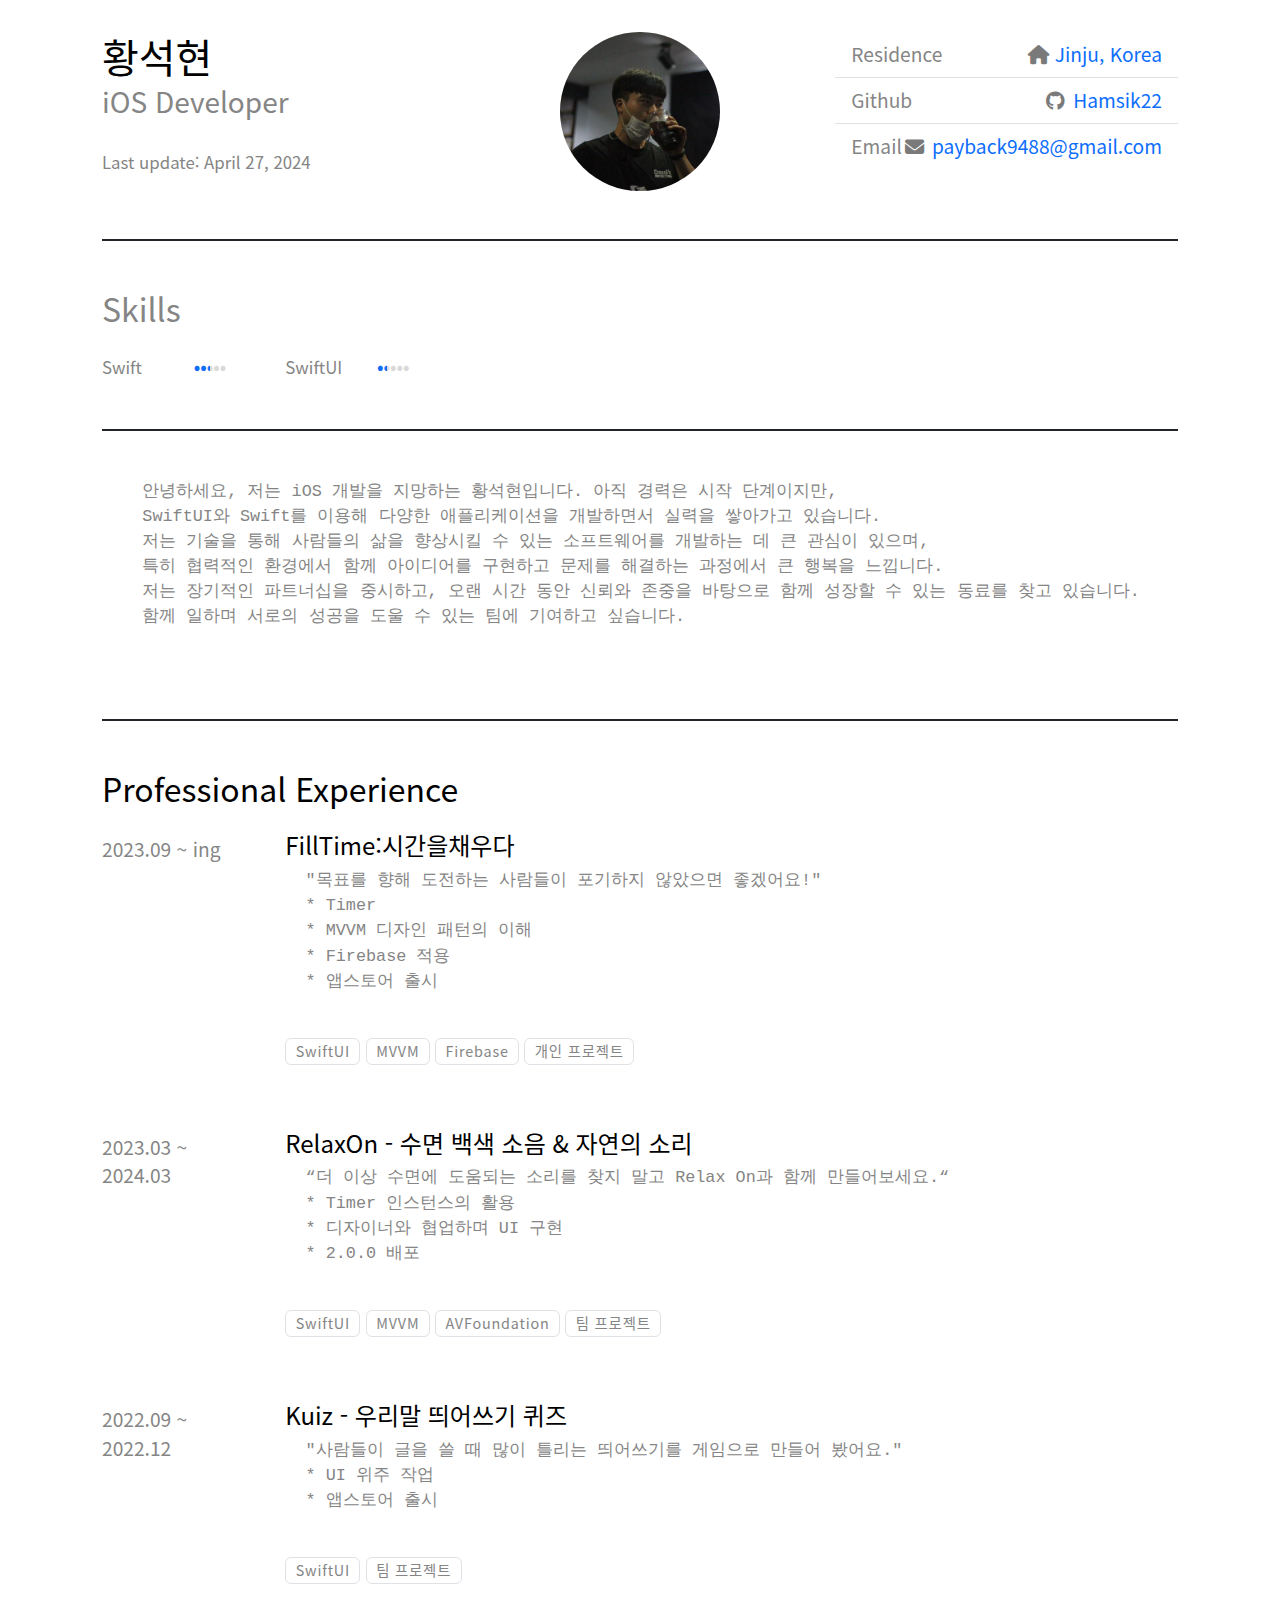
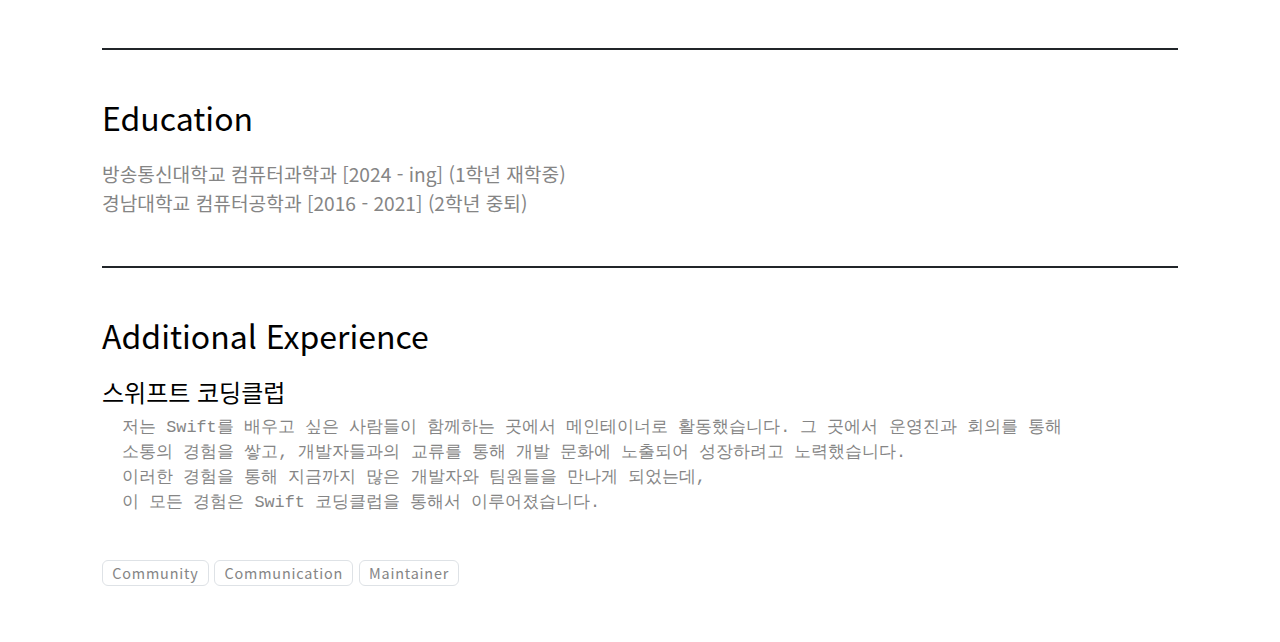
==== commit 16ad9926: "Deploying to gh-pages from @ hamsik22/CV@cddbe8b959a7b8f2a774fd8d49c3bdff1760ffce 🚀" ====
--- a/index.html
+++ b/index.html
@@ -85,12 +85,12 @@
     <!--소개글 -->
     <div class="border-bottom border-2 border-print-0 border-dark mb-5 pb-5 pb-print-0 mb-print-1">
         <pre>
-            안녕하세요, 저는 iOS 개발을 지망하는 김태훈입니다. 아직 경력은 시작 단계이지만, 
-            SwiftUI와 Swift를 이용해 다양한 애플리케이션을 개발하면서 실력을 쌓아가고 있습니다. 
-            저는 기술을 통해 사람들의 삶을 향상시킬 수 있는 소프트웨어를 개발하는 데 큰 관심이 있으며, 
-            특히 협력적인 환경에서 함께 아이디어를 구현하고 문제를 해결하는 과정에서 큰 행복을 느낍니다. 
-            저는 장기적인 파트너십을 중시하고, 오랜 시간 동안 신뢰와 존중을 바탕으로 함께 성장할 수 있는 동료를 찾고 있습니다. 
-            함께 일하며 서로의 성공을 도울 수 있는 팀에 기여하고 싶습니다.
+    안녕하세요, 저는 iOS 개발을 지망하는 황석현입니다. 아직 경력은 시작 단계이지만, 
+    SwiftUI와 Swift를 이용해 다양한 애플리케이션을 개발하면서 실력을 쌓아가고 있습니다. 
+    저는 기술을 통해 사람들의 삶을 향상시킬 수 있는 소프트웨어를 개발하는 데 큰 관심이 있으며, 
+    특히 협력적인 환경에서 함께 아이디어를 구현하고 문제를 해결하는 과정에서 큰 행복을 느낍니다. 
+    저는 장기적인 파트너십을 중시하고, 오랜 시간 동안 신뢰와 존중을 바탕으로 함께 성장할 수 있는 동료를 찾고 있습니다. 
+    함께 일하며 서로의 성공을 도울 수 있는 팀에 기여하고 싶습니다.
         </pre>
     </div>
 
